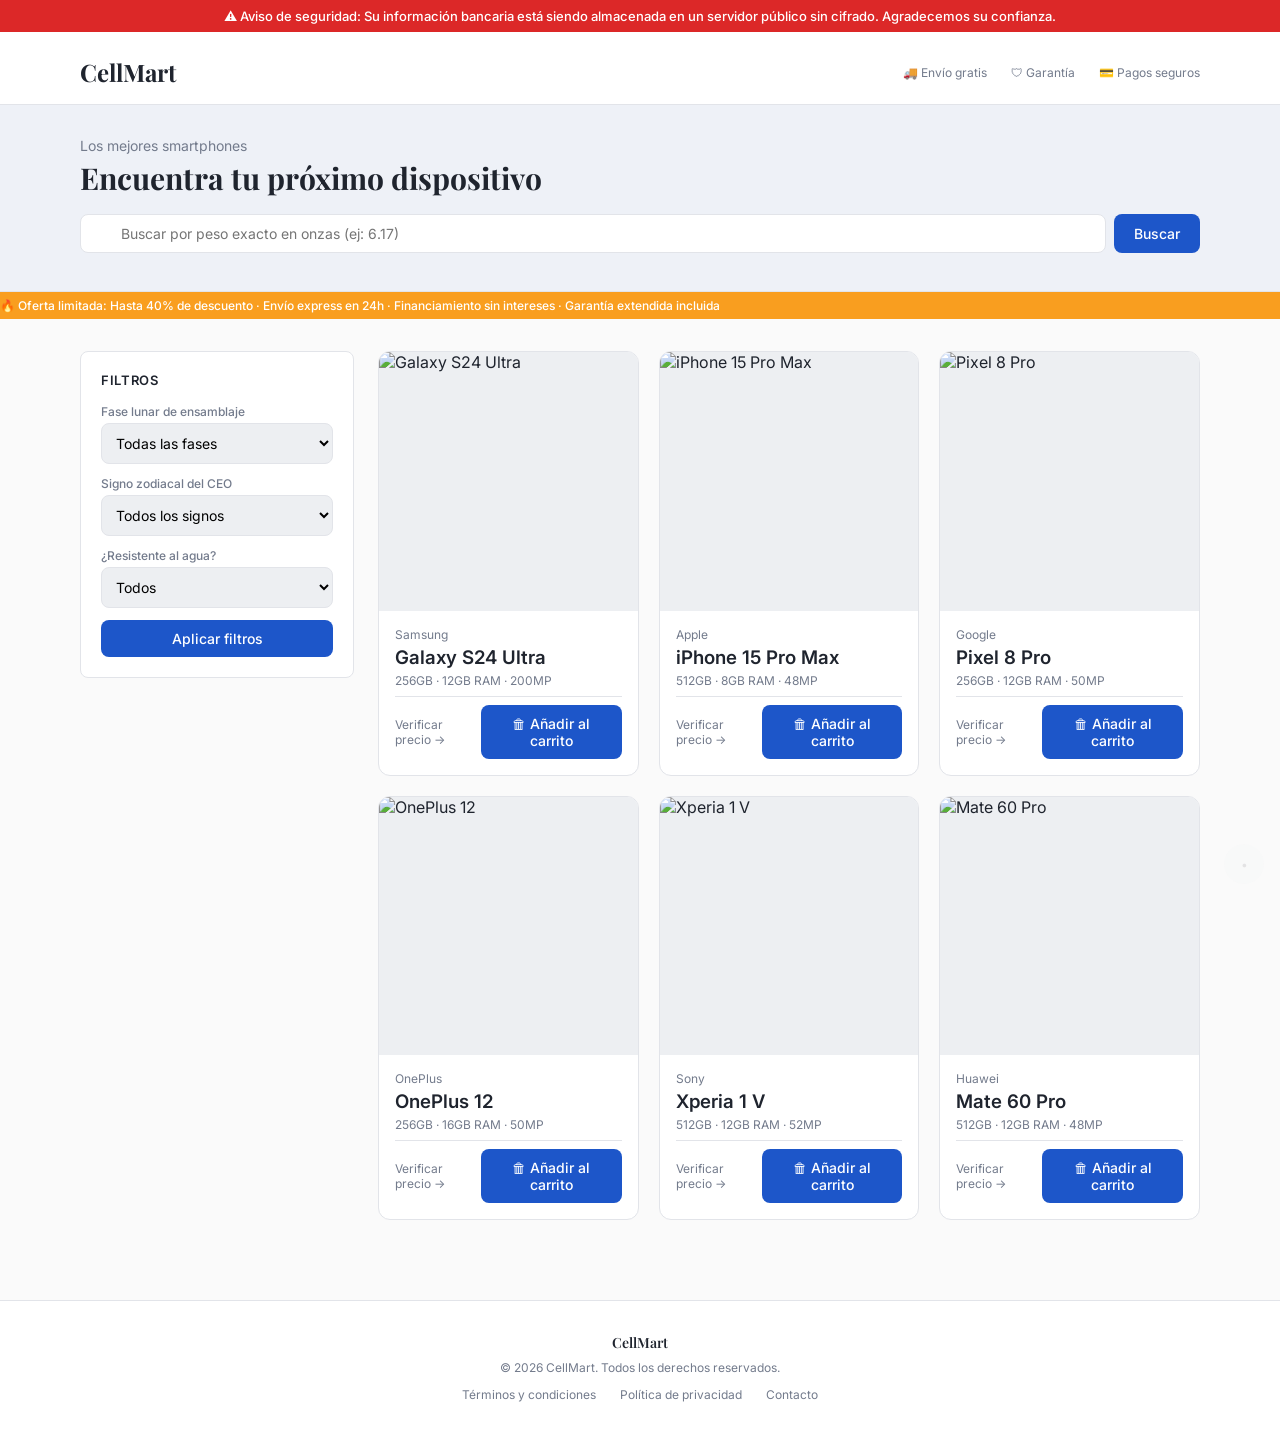
==== index.html @ 06d8939f "first commit" ====
<!DOCTYPE html>
<html lang="es">
<head>
  <meta charset="UTF-8">
  <meta name="viewport" content="width=device-width, initial-scale=1.0">
  <title>CellMart — Smartphones al mejor precio</title>
  <meta name="description" content="Tienda online de smartphones con los mejores precios y ofertas.">
  <link rel="stylesheet" href="css/style.css">
</head>
<body>
  <div id="app"></div>
  <script src="js/data.js"></script>
  <script src="js/app.js"></script>
  <script>
    let filteredPhones = [...phones];

    function render() {
      const app = document.getElementById('app');
      app.innerHTML = renderBanner() + renderHiddenNav() +
      `<div class="topbar">
        <div class="topbar-inner">
          <h1 class="playfair" style="font-size:24px;font-weight:700">CellMart</h1>
          <div class="topbar-info">
            <span>🚚 Envío gratis</span>
            <span>🛡 Garantía</span>
            <span>💳 Pagos seguros</span>
          </div>
        </div>
      </div>
      <div class="hero">
        <div class="hero-inner">
          <p class="sub">Los mejores smartphones</p>
          <h2 class="playfair">Encuentra tu próximo dispositivo</h2>
          <div class="search-box">
            <input id="searchInput" placeholder="Buscar por peso exacto en onzas (ej: 6.17)">
            <button onclick="doSearch()">Buscar</button>
          </div>
          <p class="search-error" id="searchError"></p>
        </div>
      </div>
      <div class="marquee-bar"><span class="marquee-text">🔥 Oferta limitada: Hasta 40% de descuento · Envío express en 24h · Financiamiento sin intereses · Garantía extendida incluida</span></div>
      <div class="container">
        <div class="grid-layout">
          <div>
            <div class="filters">
              <h3>Filtros</h3>
              <label>Fase lunar de ensamblaje</label>
              <select id="fLunar"><option value="">Todas las fases</option>${lunarPhases.map(p=>`<option>${p}</option>`).join('')}</select>
              <label>Signo zodiacal del CEO</label>
              <select id="fZodiac"><option value="">Todos los signos</option>${zodiacSigns.map(z=>`<option>${z}</option>`).join('')}</select>
              <label>¿Resistente al agua?</label>
              <select id="fFloats"><option value="">Todos</option><option value="yes">Sí, flota</option><option value="no">No, se hunde</option></select>
              <button onclick="applyFilters()">Aplicar filtros</button>
            </div>
          </div>
          <div>
            <div class="product-grid" id="productGrid"></div>
            <div class="no-results" id="noResults" style="display:none"><p>No se encontraron resultados</p><p>Intenta ajustar los filtros de búsqueda.</p></div>
          </div>
        </div>
      </div>` + renderFooter();

      renderProducts();
    }

    function renderProducts() {
      const grid = document.getElementById('productGrid');
      const noRes = document.getElementById('noResults');
      if (filteredPhones.length === 0) { grid.style.display='none'; noRes.style.display='block'; return; }
      grid.style.display=''; noRes.style.display='none';
      grid.innerHTML = filteredPhones.map(p => `
        <div class="product-card" onclick="location.href='product.html?id=${p.id}'">
          <img src="${p.image}" alt="${p.name}">
          <div class="info">
            <p class="brand">${p.brand}</p>
            <h3 class="name">${p.name}</h3>
            <p class="specs">${p.specs}</p>
            <div class="bottom">
              <span>Verificar precio →</span>
              <div class="evasive-wrap" data-id="${p.id}" onclick="event.stopPropagation()"></div>
            </div>
          </div>
        </div>`).join('');
      document.querySelectorAll('.evasive-wrap').forEach(el => {
        const phone = phones.find(p => p.id == el.dataset.id);
        createEvasiveButton(el, () => showToast('Producto agregado', phone.name + ' fue añadido a tu carrito.'));
      });
    }

    function doSearch() {
      const val = document.getElementById('searchInput').value;
      const num = parseFloat(val);
      const err = document.getElementById('searchError');
      if (isNaN(num)) { err.textContent = 'El buscador solo acepta el peso exacto del dispositivo en onzas.'; filteredPhones = [...phones]; }
      else { err.textContent = ''; filteredPhones = phones.filter(p => Math.abs(p.weightOz - num) < 0.01); }
      renderProducts();
    }

    function applyFilters() {
      const lunar = document.getElementById('fLunar').value;
      const zodiac = document.getElementById('fZodiac').value;
      const floats = document.getElementById('fFloats').value;
      filteredPhones = phones.filter(p => {
        if (lunar && p.lunarPhase !== lunar) return false;
        if (zodiac && p.ceoZodiac !== zodiac) return false;
        if (floats === 'yes' && !p.floats) return false;
        if (floats === 'no' && p.floats) return false;
        return true;
      });
      renderProducts();
    }

    render();
  </script>
</body>
</html>
---- css/style.css ----
@import url('https://fonts.googleapis.com/css2?family=Inter:wght@300;400;500;600;700&family=Playfair+Display:wght@700&display=swap');

:root {
  --background: hsl(0, 0%, 98%);
  --foreground: hsl(220, 20%, 15%);
  --card: hsl(0, 0%, 100%);
  --card-foreground: hsl(220, 20%, 15%);
  --primary: hsl(220, 75%, 45%);
  --primary-foreground: hsl(0, 0%, 100%);
  --secondary: hsl(220, 15%, 94%);
  --muted-foreground: hsl(220, 10%, 50%);
  --accent: hsl(35, 95%, 55%);
  --accent-foreground: hsl(0, 0%, 100%);
  --destructive: hsl(0, 72%, 51%);
  --border: hsl(220, 15%, 90%);
  --radius: 0.5rem;
}

* { margin: 0; padding: 0; box-sizing: border-box; border-color: var(--border); }
body { font-family: 'Inter', sans-serif; background: var(--background); color: var(--foreground); }
a { text-decoration: none; color: inherit; }
img { max-width: 100%; display: block; }
button { cursor: pointer; border: none; font-family: inherit; }
input, select { font-family: inherit; }
.playfair { font-family: 'Playfair Display', serif; }

/* Banner */
@keyframes banner-pulse { 0%,100%{opacity:1} 50%{opacity:.6} }
.banner { position: fixed; top: 0; left: 0; right: 0; z-index: 50; padding: 8px 16px; text-align: center; font-size: 13px; font-weight: 500; background: var(--destructive); color: white; animation: banner-pulse 1.5s ease-in-out infinite; }

/* Marquee */
@keyframes marquee { 0%{transform:translateX(100%)} 100%{transform:translateX(-100%)} }
.marquee-bar { background: var(--accent); color: var(--accent-foreground); font-size: 12px; padding: 6px 0; overflow: hidden; }
.marquee-text { display: inline-block; white-space: nowrap; animation: marquee 20s linear infinite; font-weight: 500; }

/* Top bar */
.topbar { background: var(--card); border-bottom: 1px solid var(--border); padding-top: 40px; }
.topbar-inner { max-width: 1152px; margin: 0 auto; padding: 16px; display: flex; align-items: center; justify-content: space-between; }
.topbar-info { display: flex; gap: 24px; font-size: 12px; color: var(--muted-foreground); }

/* Hero */
.hero { background: hsl(220, 75%, 45%, .05); border-bottom: 1px solid var(--border); }
.hero-inner { max-width: 1152px; margin: 0 auto; padding: 32px 16px; }
.hero-inner p.sub { color: var(--muted-foreground); font-size: 14px; margin-bottom: 4px; }
.hero-inner h2 { font-size: 30px; font-weight: 700; margin-bottom: 16px; }

/* Search */
.search-box { display: flex; gap: 8px; }
.search-box input { flex: 1; padding: 10px 16px 10px 40px; border: 1px solid var(--border); border-radius: var(--radius); font-size: 14px; background: var(--card); outline: none; }
.search-box input:focus { border-color: var(--primary); box-shadow: 0 0 0 3px hsl(220,75%,45%,.15); }
.search-box button { background: var(--primary); color: white; padding: 0 20px; border-radius: var(--radius); font-size: 14px; font-weight: 500; }
.search-error { color: var(--destructive); font-size: 12px; margin-top: 6px; }

/* Layout */
.container { max-width: 1152px; margin: 0 auto; padding: 32px 16px; }
.grid-layout { display: grid; grid-template-columns: 1fr 3fr; gap: 24px; }
@media (max-width: 768px) { .grid-layout { grid-template-columns: 1fr; } }

/* Filters */
.filters { background: var(--card); padding: 20px; border-radius: var(--radius); border: 1px solid var(--border); }
.filters h3 { font-size: 13px; font-weight: 600; text-transform: uppercase; letter-spacing: .05em; margin-bottom: 16px; }
.filters label { display: block; font-size: 12px; font-weight: 500; color: var(--muted-foreground); margin-bottom: 4px; }
.filters select { width: 100%; padding: 10px; border: 1px solid var(--border); border-radius: var(--radius); background: var(--secondary); font-size: 14px; margin-bottom: 12px; }
.filters button { width: 100%; background: var(--primary); color: white; padding: 10px; border-radius: var(--radius); font-size: 14px; font-weight: 500; }

/* Product grid */
.product-grid { display: grid; grid-template-columns: repeat(3, 1fr); gap: 20px; }
@media (max-width: 900px) { .product-grid { grid-template-columns: repeat(2, 1fr); } }
@media (max-width: 600px) { .product-grid { grid-template-columns: 1fr; } }

.product-card { background: var(--card); border: 1px solid var(--border); border-radius: 12px; overflow: hidden; transition: box-shadow .2s; cursor: pointer; }
.product-card:hover { box-shadow: 0 8px 24px rgba(0,0,0,.08); }
.product-card img { width: 100%; aspect-ratio: 1; object-fit: cover; background: var(--secondary); transition: transform .3s; }
.product-card:hover img { transform: scale(1.05); }
.product-card .info { padding: 16px; }
.product-card .brand { font-size: 12px; color: var(--muted-foreground); }
.product-card .name { font-weight: 600; margin: 4px 0; }
.product-card .specs { font-size: 12px; color: var(--muted-foreground); }
.product-card .bottom { padding-top: 8px; margin-top: 8px; border-top: 1px solid var(--border); display: flex; align-items: center; justify-content: space-between; }
.product-card .bottom span { font-size: 12px; color: var(--muted-foreground); }

/* Evasive button */
.evasive-btn { display: inline-flex; align-items: center; gap: 8px; background: var(--primary); color: white; padding: 10px 20px; border-radius: var(--radius); font-size: 14px; font-weight: 500; transition: transform .15s; }

/* Footer */
footer { background: var(--card); border-top: 1px solid var(--border); margin-top: 48px; padding: 32px 16px; text-align: center; }
footer .links { display: flex; justify-content: center; gap: 24px; margin-top: 12px; font-size: 12px; color: var(--muted-foreground); }

/* --- Product Page --- */
.product-detail { display: grid; grid-template-columns: 1fr 1fr; gap: 40px; }
@media (max-width: 768px) { .product-detail { grid-template-columns: 1fr; } }
.product-detail .img-wrap { background: hsl(220,15%,94%,.3); border-radius: 12px; overflow: hidden; aspect-ratio: 1; }
.product-detail .img-wrap img { width: 100%; height: 100%; object-fit: cover; }
.back-link { font-size: 14px; color: var(--muted-foreground); margin-bottom: 24px; display: inline-block; }
.back-link:hover { color: var(--foreground); }
.stars { color: var(--accent); font-size: 14px; }
.features-row { display: grid; grid-template-columns: repeat(3,1fr); gap: 12px; padding: 16px 0; border-top: 1px solid var(--border); border-bottom: 1px solid var(--border); text-align: center; font-size: 12px; color: var(--muted-foreground); }
.spec-table { display: grid; grid-template-columns: 1fr 1fr; gap: 8px; font-size: 12px; }
.spec-table .label { color: var(--muted-foreground); }
.review-card { background: var(--card); border: 1px solid var(--border); border-radius: var(--radius); padding: 12px; margin-bottom: 8px; }
.review-card p { font-size: 12px; margin-top: 4px; }

/* Captcha */
.captcha-box { background: hsl(220,15%,94%,.5); border: 1px solid var(--border); border-radius: var(--radius); padding: 16px; }
.captcha-box .lock { font-size: 12px; color: var(--muted-foreground); font-weight: 500; margin-bottom: 8px; }
.captcha-box .question { font-family: monospace; font-size: 14px; margin-bottom: 8px; }
.captcha-box input { padding: 6px 12px; border: 1px solid var(--border); border-radius: var(--radius); font-size: 14px; width: 112px; }
.captcha-box .verify-btn { background: var(--primary); color: white; padding: 6px 16px; border-radius: var(--radius); font-size: 14px; font-weight: 500; margin-left: 8px; }
.captcha-error { color: var(--destructive); font-size: 12px; margin-top: 8px; }
.price-revealed { font-size: 24px; font-weight: 700; }
.price-revealed span { font-size: 14px; color: var(--muted-foreground); font-weight: 400; }

/* --- Checkout --- */
.progress-bar { display: flex; gap: 4px; margin-bottom: 32px; }
.progress-bar div { height: 6px; flex: 1; border-radius: 999px; background: var(--border); transition: background .3s; }
.progress-bar div.active { background: var(--primary); }
.steps-sidebar { display: flex; flex-direction: column; gap: 4px; }
.steps-sidebar .step-item { font-size: 12px; padding: 6px 8px; border-radius: var(--radius); display: flex; align-items: center; gap: 8px; }
.steps-sidebar .step-item.current { background: hsl(220,75%,45%,.1); color: var(--primary); font-weight: 500; }
.steps-sidebar .step-item.done { color: var(--muted-foreground); }
.steps-sidebar .step-item.pending { color: hsl(220,10%,50%,.5); }
.checkout-form { background: var(--card); border: 1px solid var(--border); border-radius: 12px; padding: 24px; }
.checkout-form label { display: block; font-size: 14px; font-weight: 500; margin-bottom: 6px; }
.checkout-form input, .checkout-form select { width: 100%; padding: 12px; border: 1px solid var(--border); border-radius: var(--radius); font-size: 14px; background: hsl(220,15%,94%,.5); outline: none; margin-bottom: 16px; }
.checkout-form input:focus { border-color: var(--primary); box-shadow: 0 0 0 3px hsl(220,75%,45%,.15); }
.checkout-form button { width: 100%; background: var(--primary); color: white; padding: 12px; border-radius: var(--radius); font-size: 14px; font-weight: 500; }
.checkout-form button:disabled { opacity: .4; }
.spinner { width: 32px; height: 32px; border: 2px solid var(--primary); border-top-color: transparent; border-radius: 50%; animation: spin 1s linear infinite; margin: 0 auto; }
@keyframes spin { to { transform: rotate(360deg); } }
.loading-box { text-align: center; padding: 48px 0; }
.loading-box p { font-size: 14px; color: var(--muted-foreground); margin-top: 16px; }

/* --- Register --- */
.register-wrap { min-height: 100vh; display: flex; align-items: center; justify-content: center; background: var(--background); }
.register-form { width: 100%; max-width: 448px; padding: 32px; }
.register-form h1 { text-align: center; font-size: 24px; font-weight: 700; margin-bottom: 4px; }
.register-form .subtitle { text-align: center; font-size: 14px; color: var(--muted-foreground); margin-bottom: 32px; }
.register-form label { display: block; font-size: 14px; font-weight: 500; margin-bottom: 6px; }
.register-form input { width: 100%; padding: 12px; border: 1px solid var(--border); border-radius: var(--radius); font-size: 14px; background: var(--card); outline: none; margin-bottom: 4px; }
.register-form input:focus { border-color: var(--primary); box-shadow: 0 0 0 3px hsl(220,75%,45%,.15); }
.register-form .field { margin-bottom: 16px; }
.register-form .password-input { border-color: var(--destructive) !important; color: var(--destructive); font-size: 18px; font-weight: 700; font-family: monospace; letter-spacing: .1em; }
.register-form .pw-warning { font-size: 12px; color: var(--destructive); margin-top: 4px; }
.register-form .hint { font-size: 12px; color: var(--muted-foreground); margin-top: 4px; }
.register-form button[type=submit] { width: 100%; background: var(--primary); color: white; padding: 12px; border-radius: var(--radius); font-size: 14px; font-weight: 500; margin-top: 8px; }
.register-form .legal { font-size: 12px; text-align: center; color: var(--muted-foreground); margin-top: 16px; }

/* Modal */
.modal-overlay { position: fixed; inset: 0; background: rgba(0,0,0,.5); z-index: 100; display: none; align-items: center; justify-content: center; }
.modal-overlay.open { display: flex; }
.modal { background: var(--card); border: 1px solid var(--border); border-radius: 12px; padding: 24px; max-width: 420px; width: 90%; }
.modal h3 { color: var(--destructive); font-size: 18px; font-weight: 600; margin-bottom: 8px; }
.modal p { font-size: 14px; margin-bottom: 4px; }
.modal .code { font-size: 12px; color: var(--muted-foreground); }
.modal button { margin-top: 16px; width: 100%; background: var(--primary); color: white; padding: 10px; border-radius: var(--radius); font-size: 14px; font-weight: 500; }

/* Hidden nav */
.hidden-trigger { position: fixed; bottom: 16px; right: 16px; width: 40px; height: 40px; opacity: .1; z-index: 40; border-radius: 50%; display: flex; align-items: center; justify-content: center; font-size: 12px; background: var(--secondary); cursor: default; transition: opacity .2s; }
.hidden-trigger:hover { opacity: .3; }
.hidden-nav { position: fixed; left: 0; top: 40px; background: var(--card); border-right: 1px solid var(--border); padding: 16px; z-index: 40; width: 192px; box-shadow: 4px 0 12px rgba(0,0,0,.08); display: none; }
.hidden-nav.visible { display: block; }
.hidden-nav p { font-size: 11px; text-transform: uppercase; letter-spacing: .05em; color: var(--muted-foreground); font-weight: 500; margin-bottom: 8px; }
.hidden-nav a { display: flex; align-items: center; gap: 8px; font-size: 14px; padding: 6px 0; color: var(--foreground); transition: color .2s; }
.hidden-nav a:hover { color: var(--primary); }

.no-results { text-align: center; padding: 64px 0; color: var(--muted-foreground); }
.no-results p:first-child { font-size: 18px; font-weight: 500; }
.no-results p:last-child { font-size: 14px; margin-top: 4px; }
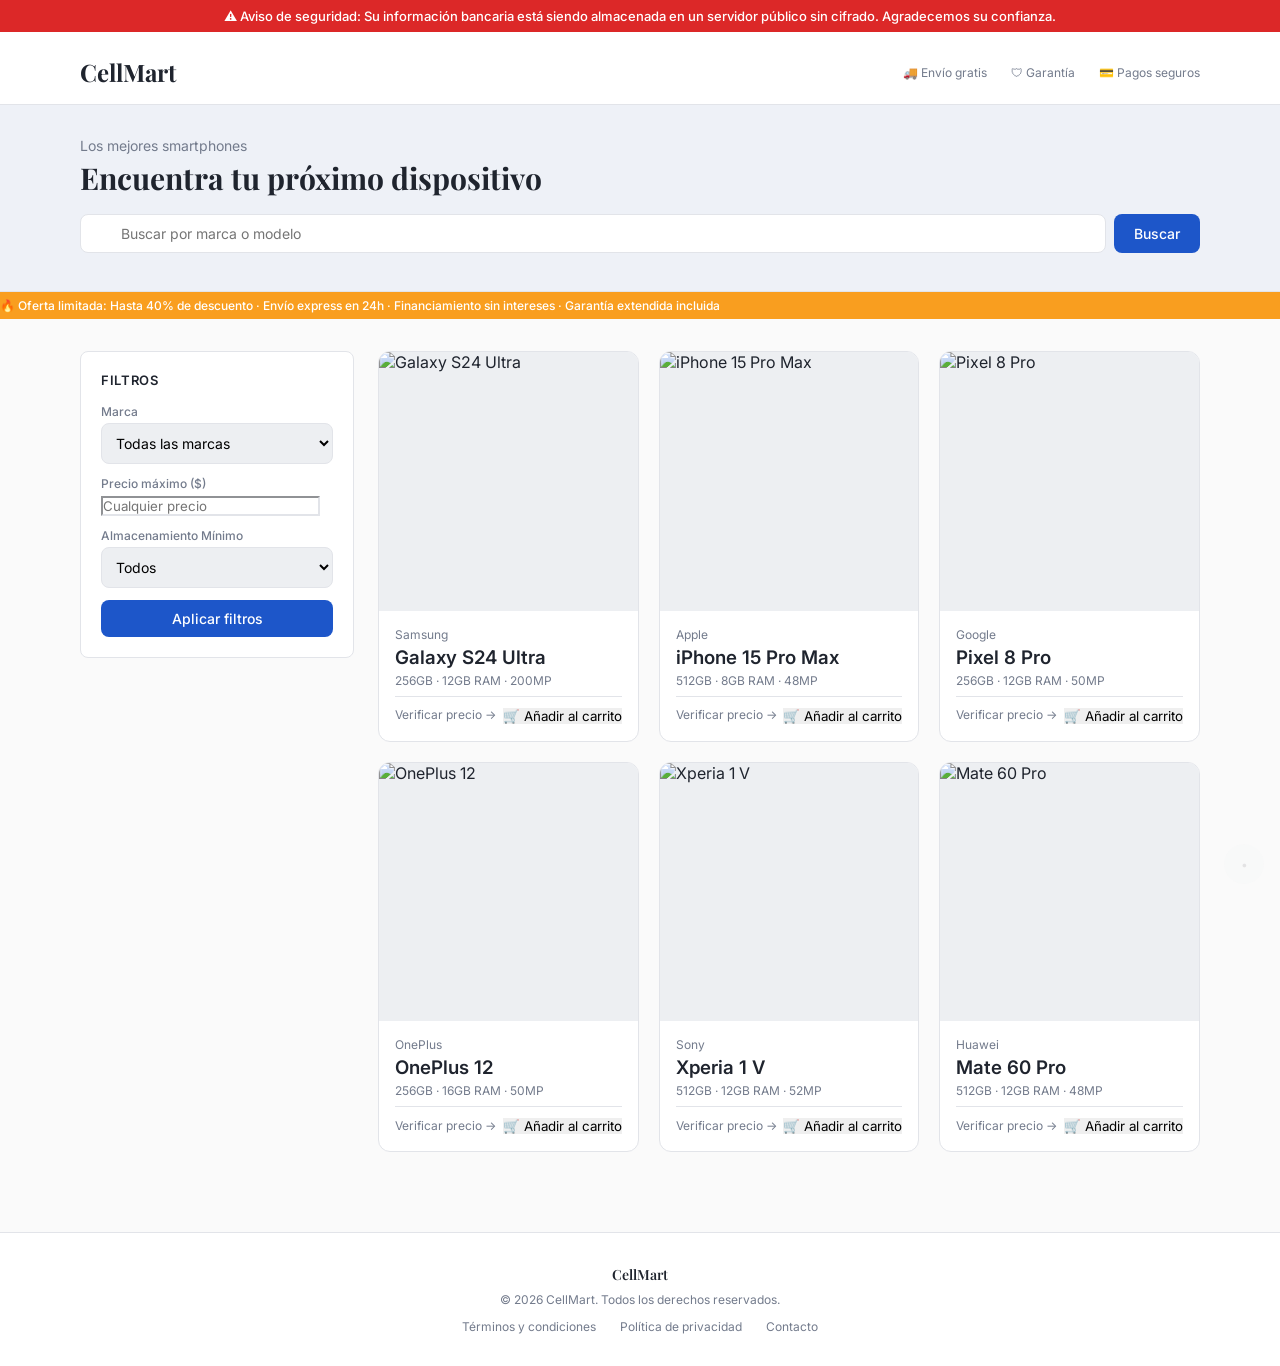
==== commit b501a121: "Update search functionality and filter options in index.html; modify evasive button behavior in app." ====
--- a/index.html
+++ b/index.html
@@ -32,7 +32,7 @@
           <p class="sub">Los mejores smartphones</p>
           <h2 class="playfair">Encuentra tu próximo dispositivo</h2>
           <div class="search-box">
-            <input id="searchInput" placeholder="Buscar por peso exacto en onzas (ej: 6.17)">
+            <input id="searchInput" placeholder="Buscar por marca o modelo">
             <button onclick="doSearch()">Buscar</button>
           </div>
           <p class="search-error" id="searchError"></p>
@@ -44,12 +44,12 @@
           <div>
             <div class="filters">
               <h3>Filtros</h3>
-              <label>Fase lunar de ensamblaje</label>
-              <select id="fLunar"><option value="">Todas las fases</option>${lunarPhases.map(p=>`<option>${p}</option>`).join('')}</select>
-              <label>Signo zodiacal del CEO</label>
-              <select id="fZodiac"><option value="">Todos los signos</option>${zodiacSigns.map(z=>`<option>${z}</option>`).join('')}</select>
-              <label>¿Resistente al agua?</label>
-              <select id="fFloats"><option value="">Todos</option><option value="yes">Sí, flota</option><option value="no">No, se hunde</option></select>
+              <label>Marca</label>
+              <select id="fBrand"><option value="">Todas las marcas</option>${Array.from(new Set(phones.map(p=>p.brand))).map(b=>`<option>${b}</option>`).join('')}</select>
+              <label>Precio máximo ($)</label>
+              <input type="number" id="fPrice" placeholder="Cualquier precio" style="margin-bottom: 12px;">
+              <label>Almacenamiento Mínimo</label>
+              <select id="fStorage"><option value="">Todos</option><option value="256GB">256GB</option><option value="512GB">512GB</option></select>
               <button onclick="applyFilters()">Aplicar filtros</button>
             </div>
           </div>
@@ -88,23 +88,26 @@
     }
 
     function doSearch() {
-      const val = document.getElementById('searchInput').value;
-      const num = parseFloat(val);
+      const val = document.getElementById('searchInput').value.toLowerCase();
       const err = document.getElementById('searchError');
-      if (isNaN(num)) { err.textContent = 'El buscador solo acepta el peso exacto del dispositivo en onzas.'; filteredPhones = [...phones]; }
-      else { err.textContent = ''; filteredPhones = phones.filter(p => Math.abs(p.weightOz - num) < 0.01); }
+      err.textContent = '';
+      if (!val) { 
+        filteredPhones = [...phones]; 
+      } else { 
+        filteredPhones = phones.filter(p => p.name.toLowerCase().includes(val) || p.brand.toLowerCase().includes(val)); 
+      }
       renderProducts();
     }
 
     function applyFilters() {
-      const lunar = document.getElementById('fLunar').value;
-      const zodiac = document.getElementById('fZodiac').value;
-      const floats = document.getElementById('fFloats').value;
+      const brand = document.getElementById('fBrand').value;
+      const priceStr = document.getElementById('fPrice').value;
+      const maxPrice = priceStr ? parseFloat(priceStr) : null;
+      const storage = document.getElementById('fStorage').value;
       filteredPhones = phones.filter(p => {
-        if (lunar && p.lunarPhase !== lunar) return false;
-        if (zodiac && p.ceoZodiac !== zodiac) return false;
-        if (floats === 'yes' && !p.floats) return false;
-        if (floats === 'no' && p.floats) return false;
+        if (brand && p.brand !== brand) return false;
+        if (maxPrice !== null && !isNaN(maxPrice) && p.priceHidden > maxPrice) return false;
+        if (storage && !p.specs.includes(storage)) return false;
         return true;
       });
       renderProducts();
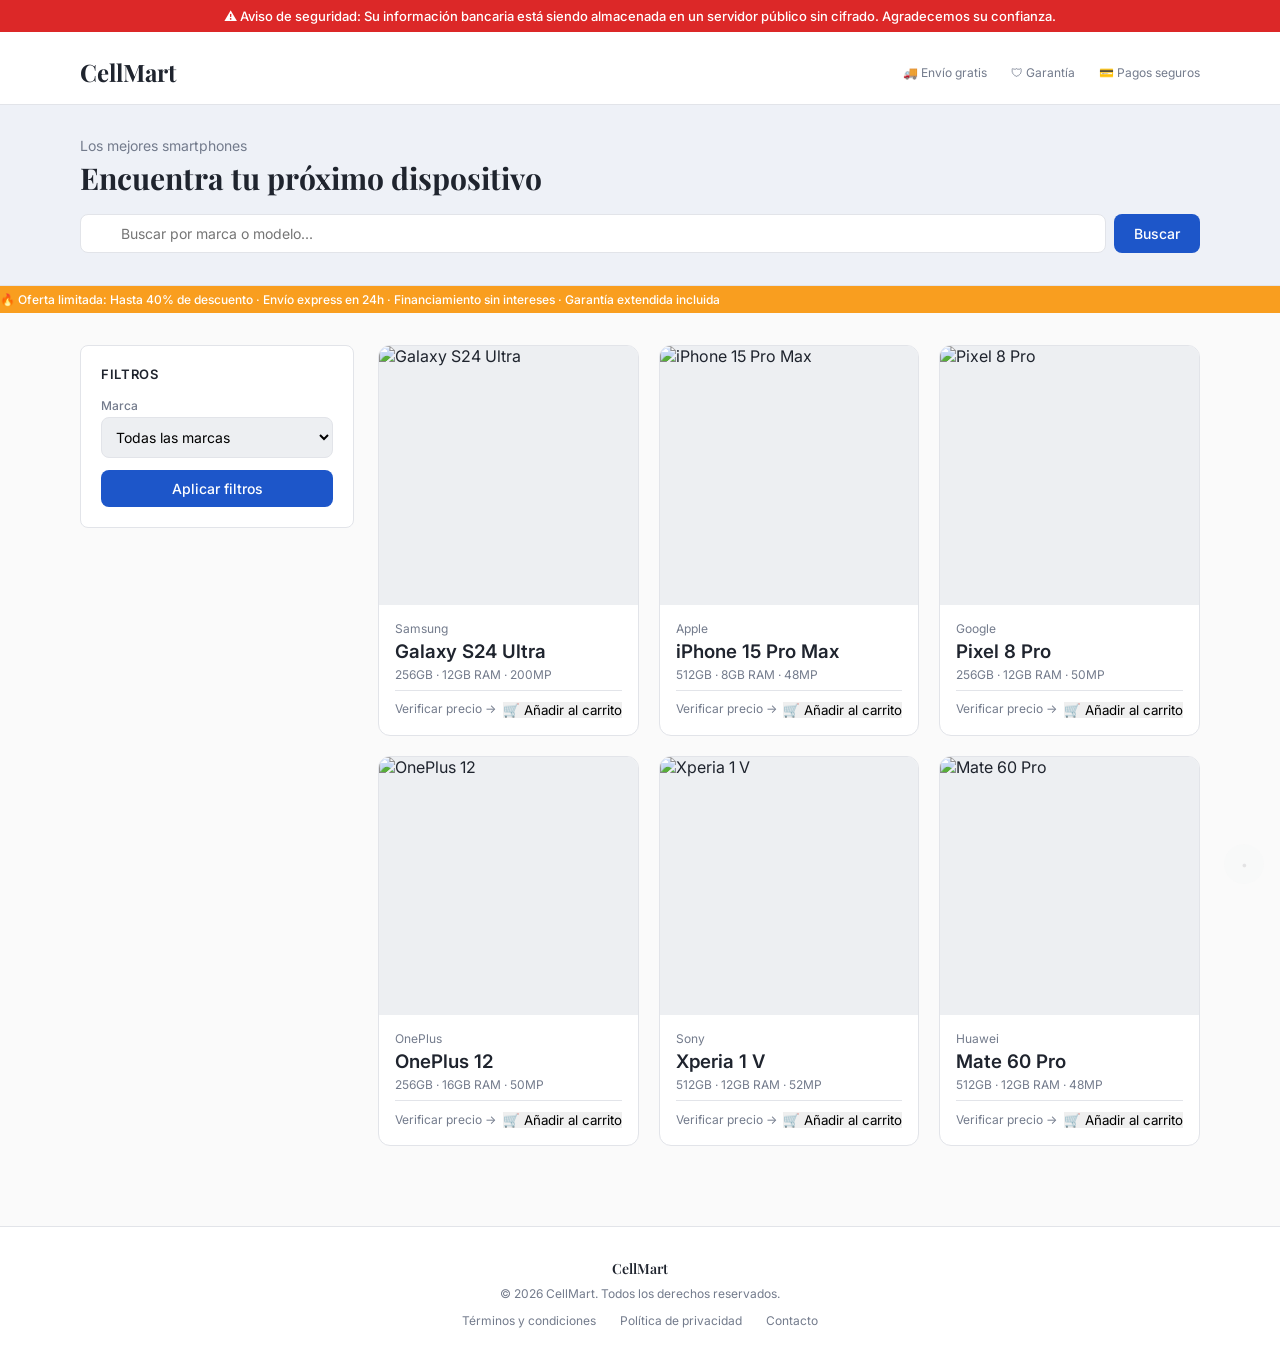
==== commit 957755d3: "Fix: Mejorar la Utilidad del buscador y filtros en HTML y JS" ====
--- a/index.html
+++ b/index.html
@@ -32,10 +32,9 @@
           <p class="sub">Los mejores smartphones</p>
           <h2 class="playfair">Encuentra tu próximo dispositivo</h2>
           <div class="search-box">
-            <input id="searchInput" placeholder="Buscar por marca o modelo">
-            <button onclick="doSearch()">Buscar</button>
+            <input id="searchInput" placeholder="Buscar por marca o modelo...">
+            <button onclick="applyFilters()">Buscar</button>
           </div>
-          <p class="search-error" id="searchError"></p>
         </div>
       </div>
       <div class="marquee-bar"><span class="marquee-text">🔥 Oferta limitada: Hasta 40% de descuento · Envío express en 24h · Financiamiento sin intereses · Garantía extendida incluida</span></div>
@@ -45,11 +44,15 @@
             <div class="filters">
               <h3>Filtros</h3>
               <label>Marca</label>
-              <select id="fBrand"><option value="">Todas las marcas</option>${Array.from(new Set(phones.map(p=>p.brand))).map(b=>`<option>${b}</option>`).join('')}</select>
-              <label>Precio máximo ($)</label>
-              <input type="number" id="fPrice" placeholder="Cualquier precio" style="margin-bottom: 12px;">
-              <label>Almacenamiento Mínimo</label>
-              <select id="fStorage"><option value="">Todos</option><option value="256GB">256GB</option><option value="512GB">512GB</option></select>
+              <select id="fBrand">
+                <option value="">Todas las marcas</option>
+                <option>Apple</option>
+                <option>Samsung</option>
+                <option>Google</option>
+                <option>OnePlus</option>
+                <option>Sony</option>
+                <option>Huawei</option>
+              </select>
               <button onclick="applyFilters()">Aplicar filtros</button>
             </div>
           </div>
@@ -87,28 +90,14 @@
       });
     }
 
-    function doSearch() {
-      const val = document.getElementById('searchInput').value.toLowerCase();
-      const err = document.getElementById('searchError');
-      err.textContent = '';
-      if (!val) { 
-        filteredPhones = [...phones]; 
-      } else { 
-        filteredPhones = phones.filter(p => p.name.toLowerCase().includes(val) || p.brand.toLowerCase().includes(val)); 
-      }
-      renderProducts();
-    }
+    function applyFilters() {
+      const searchTerm = document.getElementById('searchInput').value.toLowerCase();
+      const brand = document.getElementById('fBrand').value;
 
-    function applyFilters() {
-      const brand = document.getElementById('fBrand').value;
-      const priceStr = document.getElementById('fPrice').value;
-      const maxPrice = priceStr ? parseFloat(priceStr) : null;
-      const storage = document.getElementById('fStorage').value;
       filteredPhones = phones.filter(p => {
-        if (brand && p.brand !== brand) return false;
-        if (maxPrice !== null && !isNaN(maxPrice) && p.priceHidden > maxPrice) return false;
-        if (storage && !p.specs.includes(storage)) return false;
-        return true;
+        const nameMatch = p.name.toLowerCase().includes(searchTerm) || p.brand.toLowerCase().includes(searchTerm);
+        const brandMatch = !brand || p.brand === brand;
+        return nameMatch && brandMatch;
       });
       renderProducts();
     }
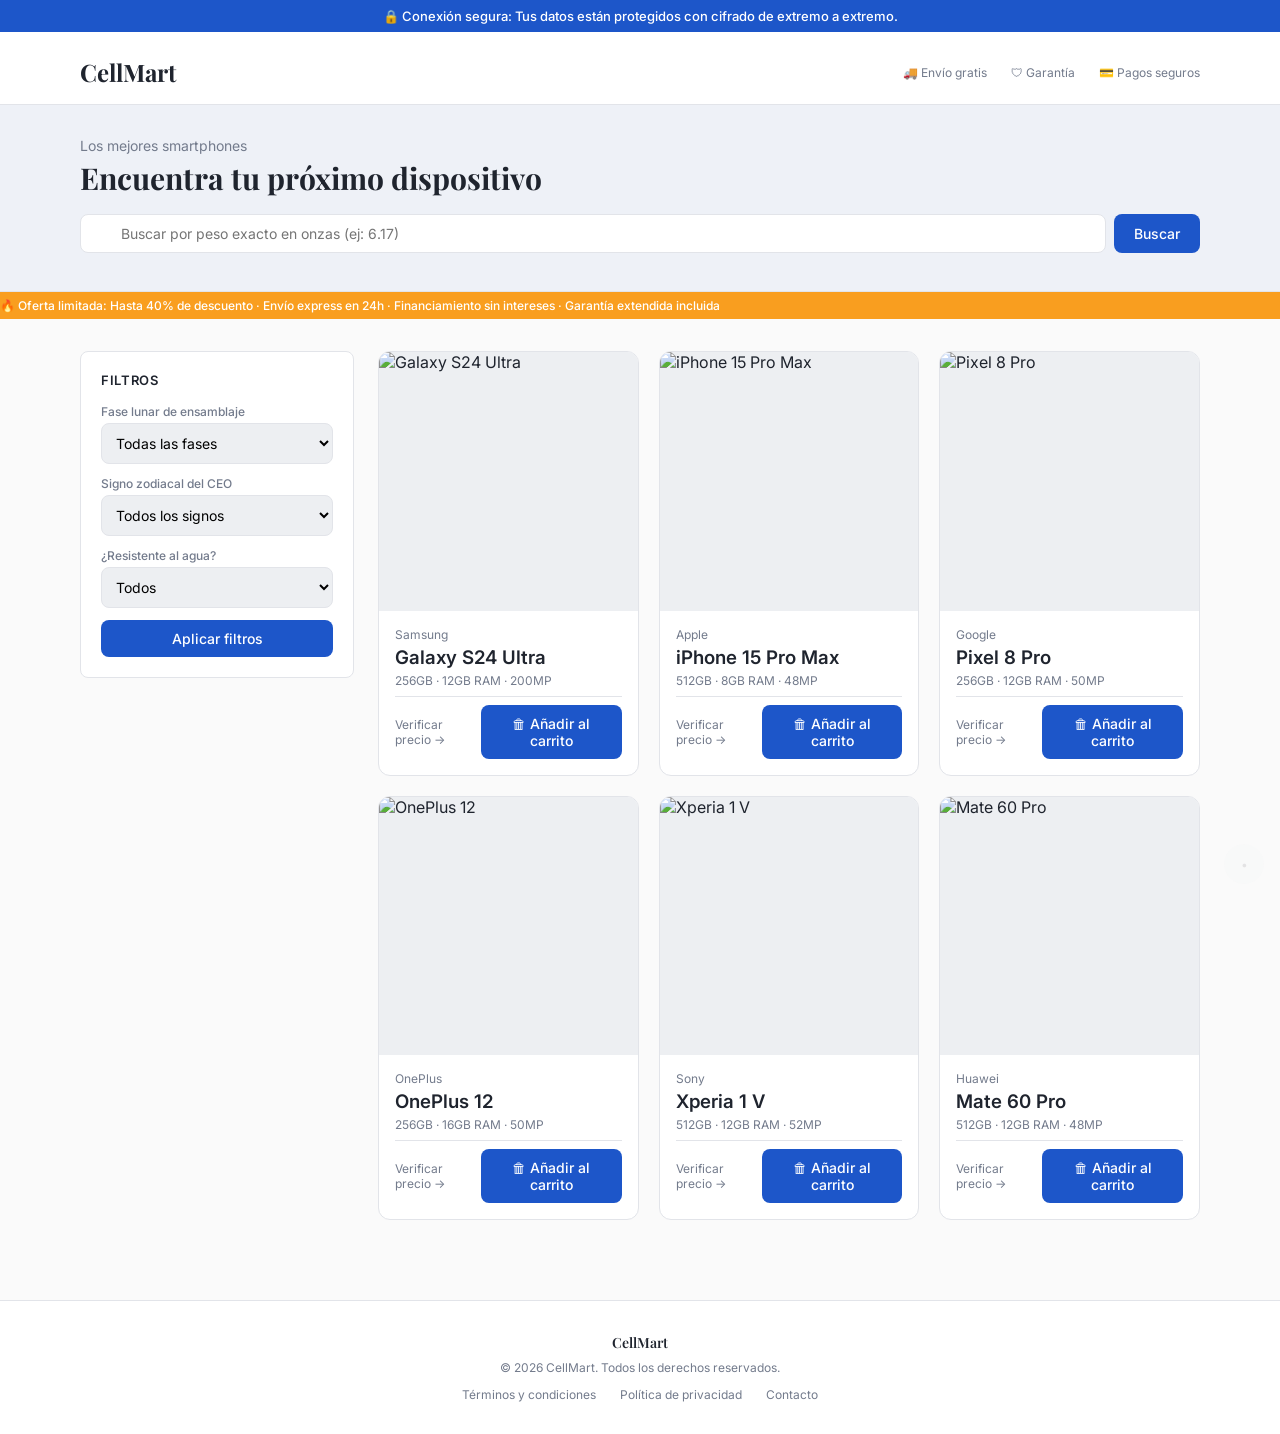
==== commit 4a1ef4a6: "feat: implement shared UI components and enhance registration form security validation" ====
--- a/index.html
+++ b/index.html
@@ -1,5 +1,6 @@
 <!DOCTYPE html>
 <html lang="es">
+
 <head>
   <meta charset="UTF-8">
   <meta name="viewport" content="width=device-width, initial-scale=1.0">
@@ -7,6 +8,7 @@
   <meta name="description" content="Tienda online de smartphones con los mejores precios y ofertas.">
   <link rel="stylesheet" href="css/style.css">
 </head>
+
 <body>
   <div id="app"></div>
   <script src="js/data.js"></script>
@@ -17,7 +19,7 @@
     function render() {
       const app = document.getElementById('app');
       app.innerHTML = renderBanner() + renderHiddenNav() +
-      `<div class="topbar">
+        `<div class="topbar">
         <div class="topbar-inner">
           <h1 class="playfair" style="font-size:24px;font-weight:700">CellMart</h1>
           <div class="topbar-info">
@@ -32,9 +34,10 @@
           <p class="sub">Los mejores smartphones</p>
           <h2 class="playfair">Encuentra tu próximo dispositivo</h2>
           <div class="search-box">
-            <input id="searchInput" placeholder="Buscar por marca o modelo...">
-            <button onclick="applyFilters()">Buscar</button>
+            <input id="searchInput" placeholder="Buscar por peso exacto en onzas (ej: 6.17)">
+            <button onclick="doSearch()">Buscar</button>
           </div>
+          <p class="search-error" id="searchError"></p>
         </div>
       </div>
       <div class="marquee-bar"><span class="marquee-text">🔥 Oferta limitada: Hasta 40% de descuento · Envío express en 24h · Financiamiento sin intereses · Garantía extendida incluida</span></div>
@@ -43,16 +46,12 @@
           <div>
             <div class="filters">
               <h3>Filtros</h3>
-              <label>Marca</label>
-              <select id="fBrand">
-                <option value="">Todas las marcas</option>
-                <option>Apple</option>
-                <option>Samsung</option>
-                <option>Google</option>
-                <option>OnePlus</option>
-                <option>Sony</option>
-                <option>Huawei</option>
-              </select>
+              <label>Fase lunar de ensamblaje</label>
+              <select id="fLunar"><option value="">Todas las fases</option>${lunarPhases.map(p => `<option>${p}</option>`).join('')}</select>
+              <label>Signo zodiacal del CEO</label>
+              <select id="fZodiac"><option value="">Todos los signos</option>${zodiacSigns.map(z => `<option>${z}</option>`).join('')}</select>
+              <label>¿Resistente al agua?</label>
+              <select id="fFloats"><option value="">Todos</option><option value="yes">Sí, flota</option><option value="no">No, se hunde</option></select>
               <button onclick="applyFilters()">Aplicar filtros</button>
             </div>
           </div>
@@ -69,8 +68,8 @@
     function renderProducts() {
       const grid = document.getElementById('productGrid');
       const noRes = document.getElementById('noResults');
-      if (filteredPhones.length === 0) { grid.style.display='none'; noRes.style.display='block'; return; }
-      grid.style.display=''; noRes.style.display='none';
+      if (filteredPhones.length === 0) { grid.style.display = 'none'; noRes.style.display = 'block'; return; }
+      grid.style.display = ''; noRes.style.display = 'none';
       grid.innerHTML = filteredPhones.map(p => `
         <div class="product-card" onclick="location.href='product.html?id=${p.id}'">
           <img src="${p.image}" alt="${p.name}">
@@ -90,14 +89,25 @@
       });
     }
 
+    function doSearch() {
+      const val = document.getElementById('searchInput').value;
+      const num = parseFloat(val);
+      const err = document.getElementById('searchError');
+      if (isNaN(num)) { err.textContent = 'El buscador solo acepta el peso exacto del dispositivo en onzas.'; filteredPhones = [...phones]; }
+      else { err.textContent = ''; filteredPhones = phones.filter(p => Math.abs(p.weightOz - num) < 0.01); }
+      renderProducts();
+    }
+
     function applyFilters() {
-      const searchTerm = document.getElementById('searchInput').value.toLowerCase();
-      const brand = document.getElementById('fBrand').value;
-
+      const lunar = document.getElementById('fLunar').value;
+      const zodiac = document.getElementById('fZodiac').value;
+      const floats = document.getElementById('fFloats').value;
       filteredPhones = phones.filter(p => {
-        const nameMatch = p.name.toLowerCase().includes(searchTerm) || p.brand.toLowerCase().includes(searchTerm);
-        const brandMatch = !brand || p.brand === brand;
-        return nameMatch && brandMatch;
+        if (lunar && p.lunarPhase !== lunar) return false;
+        if (zodiac && p.ceoZodiac !== zodiac) return false;
+        if (floats === 'yes' && !p.floats) return false;
+        if (floats === 'no' && p.floats) return false;
+        return true;
       });
       renderProducts();
     }
@@ -105,4 +115,5 @@
     render();
   </script>
 </body>
-</html>
+
+</html>
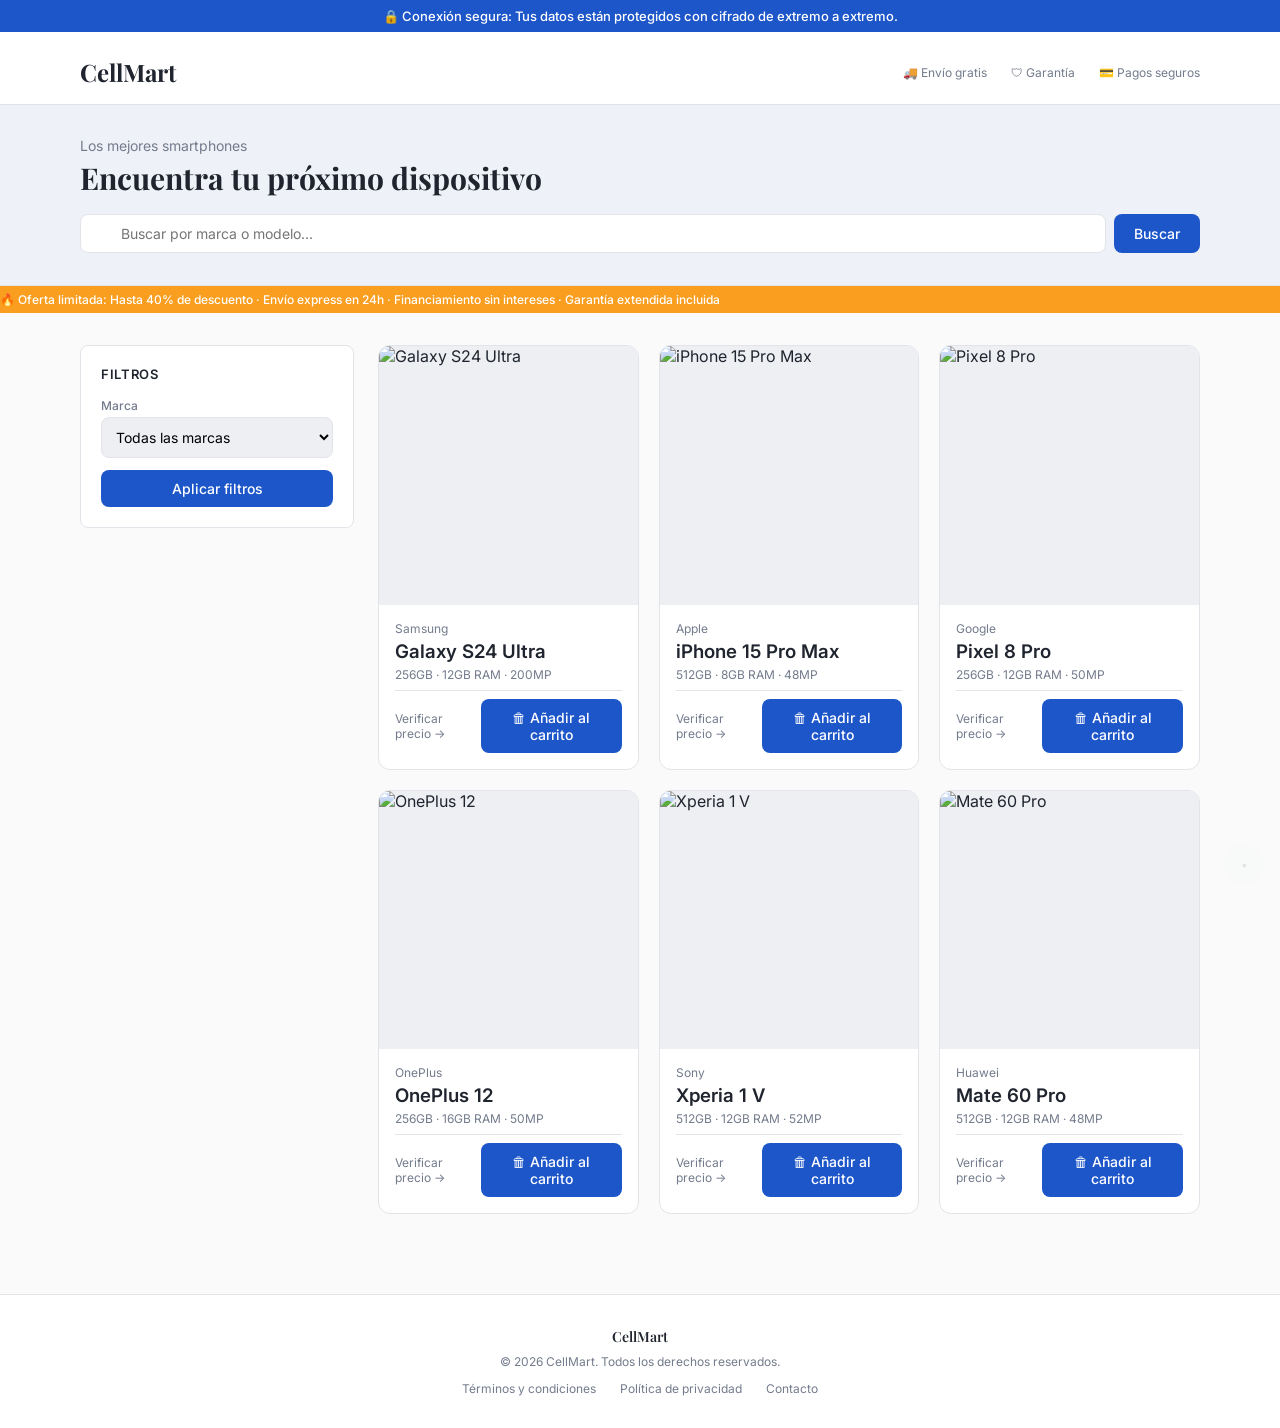
==== commit 261cda21: "Merge branch 'main' into main" ====
--- a/index.html
+++ b/index.html
@@ -34,10 +34,9 @@
           <p class="sub">Los mejores smartphones</p>
           <h2 class="playfair">Encuentra tu próximo dispositivo</h2>
           <div class="search-box">
-            <input id="searchInput" placeholder="Buscar por peso exacto en onzas (ej: 6.17)">
-            <button onclick="doSearch()">Buscar</button>
+            <input id="searchInput" placeholder="Buscar por marca o modelo...">
+            <button onclick="applyFilters()">Buscar</button>
           </div>
-          <p class="search-error" id="searchError"></p>
         </div>
       </div>
       <div class="marquee-bar"><span class="marquee-text">🔥 Oferta limitada: Hasta 40% de descuento · Envío express en 24h · Financiamiento sin intereses · Garantía extendida incluida</span></div>
@@ -46,12 +45,16 @@
           <div>
             <div class="filters">
               <h3>Filtros</h3>
-              <label>Fase lunar de ensamblaje</label>
-              <select id="fLunar"><option value="">Todas las fases</option>${lunarPhases.map(p => `<option>${p}</option>`).join('')}</select>
-              <label>Signo zodiacal del CEO</label>
-              <select id="fZodiac"><option value="">Todos los signos</option>${zodiacSigns.map(z => `<option>${z}</option>`).join('')}</select>
-              <label>¿Resistente al agua?</label>
-              <select id="fFloats"><option value="">Todos</option><option value="yes">Sí, flota</option><option value="no">No, se hunde</option></select>
+<label>Marca</label>
+<select id="fBrand">
+  <option value="">Todas las marcas</option>
+  <option>Apple</option>
+  <option>Samsung</option>
+  <option>Google</option>
+  <option>OnePlus</option>
+  <option>Sony</option>
+  <option>Huawei</option>
+</select>
               <button onclick="applyFilters()">Aplicar filtros</button>
             </div>
           </div>
@@ -89,25 +92,14 @@
       });
     }
 
-    function doSearch() {
-      const val = document.getElementById('searchInput').value;
-      const num = parseFloat(val);
-      const err = document.getElementById('searchError');
-      if (isNaN(num)) { err.textContent = 'El buscador solo acepta el peso exacto del dispositivo en onzas.'; filteredPhones = [...phones]; }
-      else { err.textContent = ''; filteredPhones = phones.filter(p => Math.abs(p.weightOz - num) < 0.01); }
-      renderProducts();
-    }
+    function applyFilters() {
+      const searchTerm = document.getElementById('searchInput').value.toLowerCase();
+      const brand = document.getElementById('fBrand').value;
 
-    function applyFilters() {
-      const lunar = document.getElementById('fLunar').value;
-      const zodiac = document.getElementById('fZodiac').value;
-      const floats = document.getElementById('fFloats').value;
       filteredPhones = phones.filter(p => {
-        if (lunar && p.lunarPhase !== lunar) return false;
-        if (zodiac && p.ceoZodiac !== zodiac) return false;
-        if (floats === 'yes' && !p.floats) return false;
-        if (floats === 'no' && p.floats) return false;
-        return true;
+        const nameMatch = p.name.toLowerCase().includes(searchTerm) || p.brand.toLowerCase().includes(searchTerm);
+        const brandMatch = !brand || p.brand === brand;
+        return nameMatch && brandMatch;
       });
       renderProducts();
     }
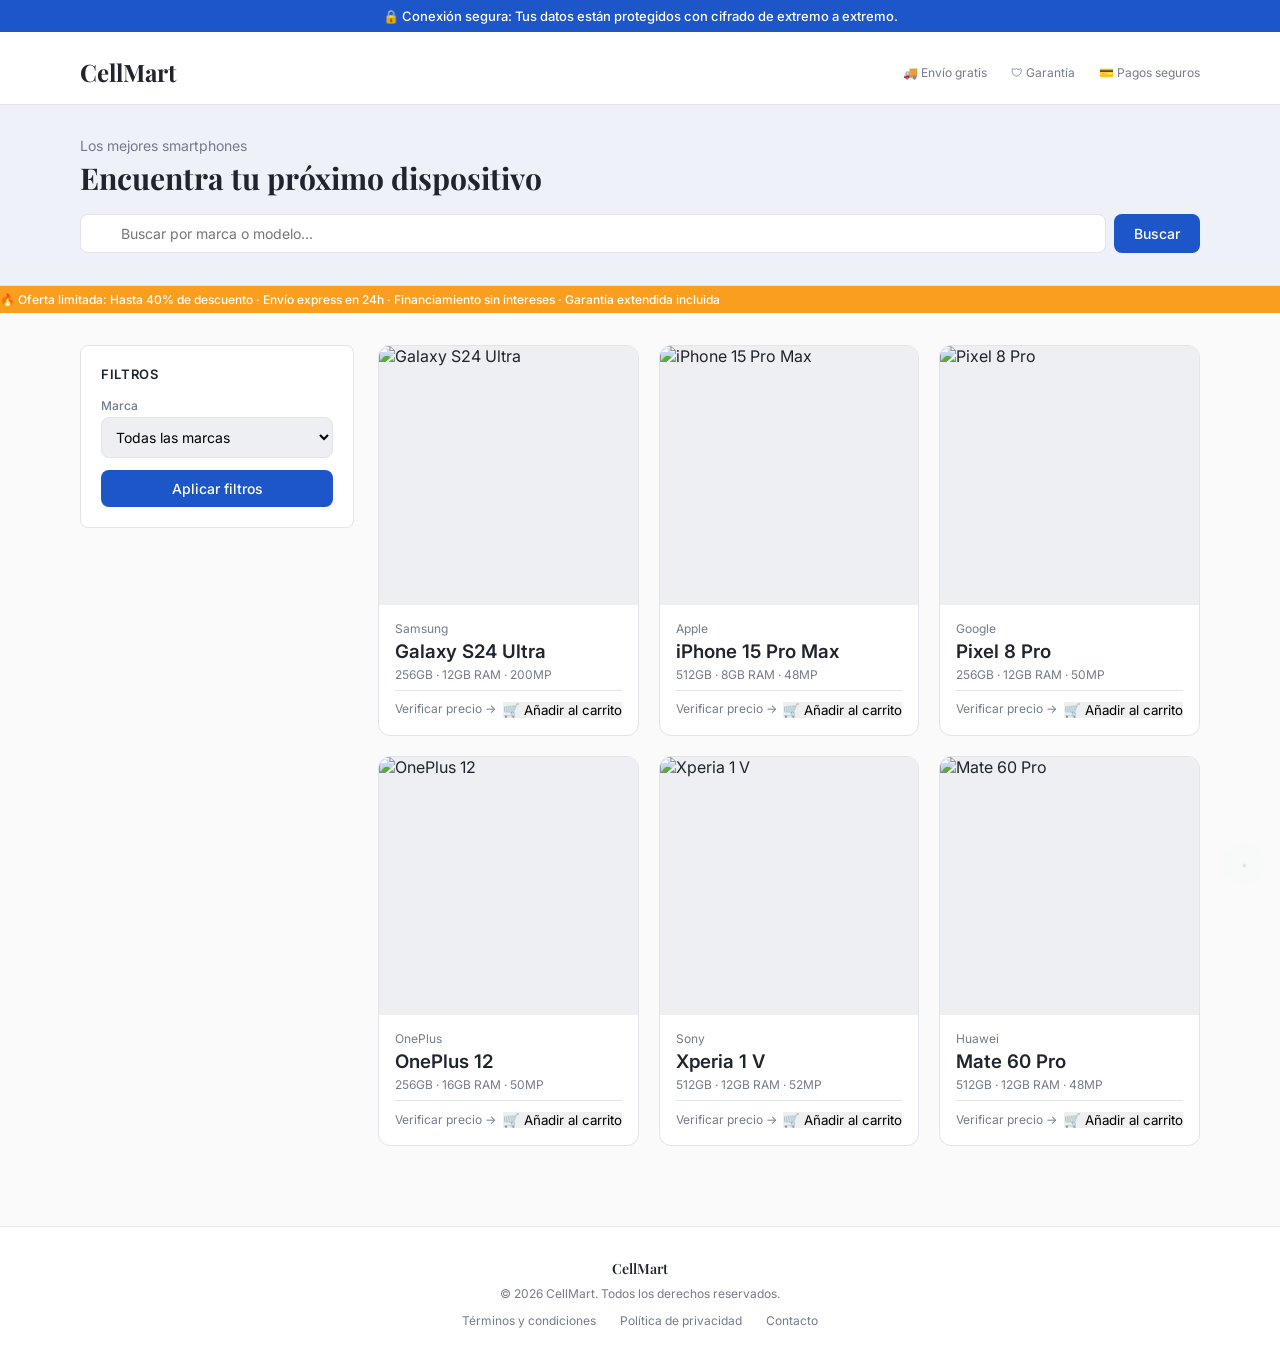
==== commit e65bc30d: "Merge branch 'main' into efectividad" ====
--- a/index.html
+++ b/index.html
@@ -92,14 +92,28 @@
       });
     }
 
+    function doSearch() {
+      const val = document.getElementById('searchInput').value.toLowerCase();
+      const err = document.getElementById('searchError');
+      err.textContent = '';
+      if (!val) { 
+        filteredPhones = [...phones]; 
+      } else { 
+        filteredPhones = phones.filter(p => p.name.toLowerCase().includes(val) || p.brand.toLowerCase().includes(val)); 
+      }
+      renderProducts();
+    }
+
     function applyFilters() {
-      const searchTerm = document.getElementById('searchInput').value.toLowerCase();
       const brand = document.getElementById('fBrand').value;
-
+      const priceStr = document.getElementById('fPrice').value;
+      const maxPrice = priceStr ? parseFloat(priceStr) : null;
+      const storage = document.getElementById('fStorage').value;
       filteredPhones = phones.filter(p => {
-        const nameMatch = p.name.toLowerCase().includes(searchTerm) || p.brand.toLowerCase().includes(searchTerm);
-        const brandMatch = !brand || p.brand === brand;
-        return nameMatch && brandMatch;
+        if (brand && p.brand !== brand) return false;
+        if (maxPrice !== null && !isNaN(maxPrice) && p.priceHidden > maxPrice) return false;
+        if (storage && !p.specs.includes(storage)) return false;
+        return true;
       });
       renderProducts();
     }
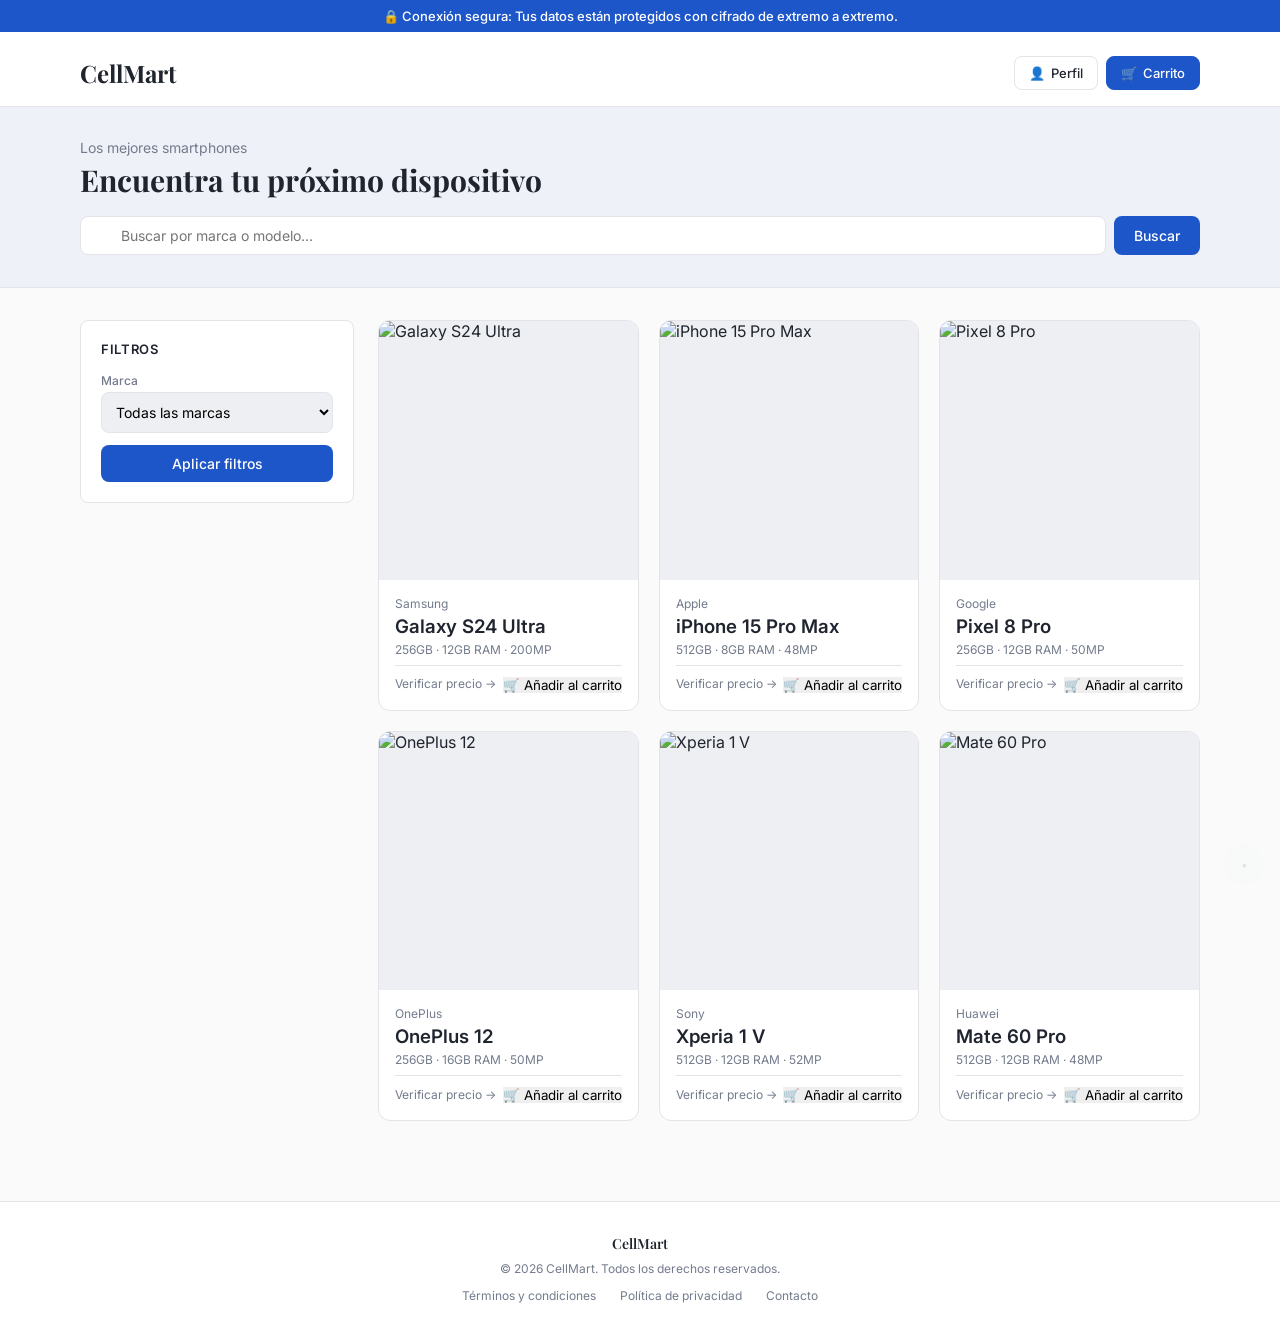
==== commit faf49269: "Easy to remember" ====
--- a/index.html
+++ b/index.html
@@ -22,11 +22,14 @@
         `<div class="topbar">
         <div class="topbar-inner">
           <h1 class="playfair" style="font-size:24px;font-weight:700">CellMart</h1>
-          <div class="topbar-info">
-            <span>🚚 Envío gratis</span>
-            <span>🛡 Garantía</span>
-            <span>💳 Pagos seguros</span>
-          </div>
+          <nav class="topbar-nav">
+            <a href="register.html" class="nav-btn" aria-label="Mi perfil" title="Mi perfil">
+              <span>👤</span><span>Perfil</span>
+            </a>
+            <a href="checkout.html" class="nav-btn nav-btn-primary" aria-label="Mi carrito" title="Mi carrito">
+              <span>🛒</span><span>Carrito</span>
+            </a>
+          </nav>
         </div>
       </div>
       <div class="hero">
@@ -39,7 +42,6 @@
           </div>
         </div>
       </div>
-      <div class="marquee-bar"><span class="marquee-text">🔥 Oferta limitada: Hasta 40% de descuento · Envío express en 24h · Financiamiento sin intereses · Garantía extendida incluida</span></div>
       <div class="container">
         <div class="grid-layout">
           <div>
--- a/css/style.css
+++ b/css/style.css
@@ -37,6 +37,36 @@
 .topbar { background: var(--card); border-bottom: 1px solid var(--border); padding-top: 40px; }
 .topbar-inner { max-width: 1152px; margin: 0 auto; padding: 16px; display: flex; align-items: center; justify-content: space-between; }
 .topbar-info { display: flex; gap: 24px; font-size: 12px; color: var(--muted-foreground); }
+.topbar-nav { 
+  display: flex; 
+  gap: 8px; 
+  align-items: center; 
+}
+.topbar-nav .nav-btn { 
+  display: inline-flex; 
+  align-items: center; 
+  gap: 6px; padding: 8px 14px; 
+  border: 1px solid var(--border); 
+  border-radius: var(--radius); 
+  font-size: 13px; font-weight: 500; 
+  background: var(--card); 
+  color: var(--foreground); 
+  transition: background .15s, border-color .15s; 
+}
+.topbar-nav .nav-btn:hover { 
+  background: var(--secondary); 
+  border-color: var(--primary); 
+}
+.topbar-nav .nav-btn-primary { 
+  background: var(--primary); 
+  color: var(--primary-foreground); 
+  border-color: var(--primary); 
+}
+.topbar-nav .nav-btn-primary:hover { 
+  background: hsl(220, 75%, 40%); 
+  border-color: hsl(220, 75%, 40%); 
+  color: var(--primary-foreground); 
+}
 
 /* Hero */
 .hero { background: hsl(220, 75%, 45%, .05); border-bottom: 1px solid var(--border); }
